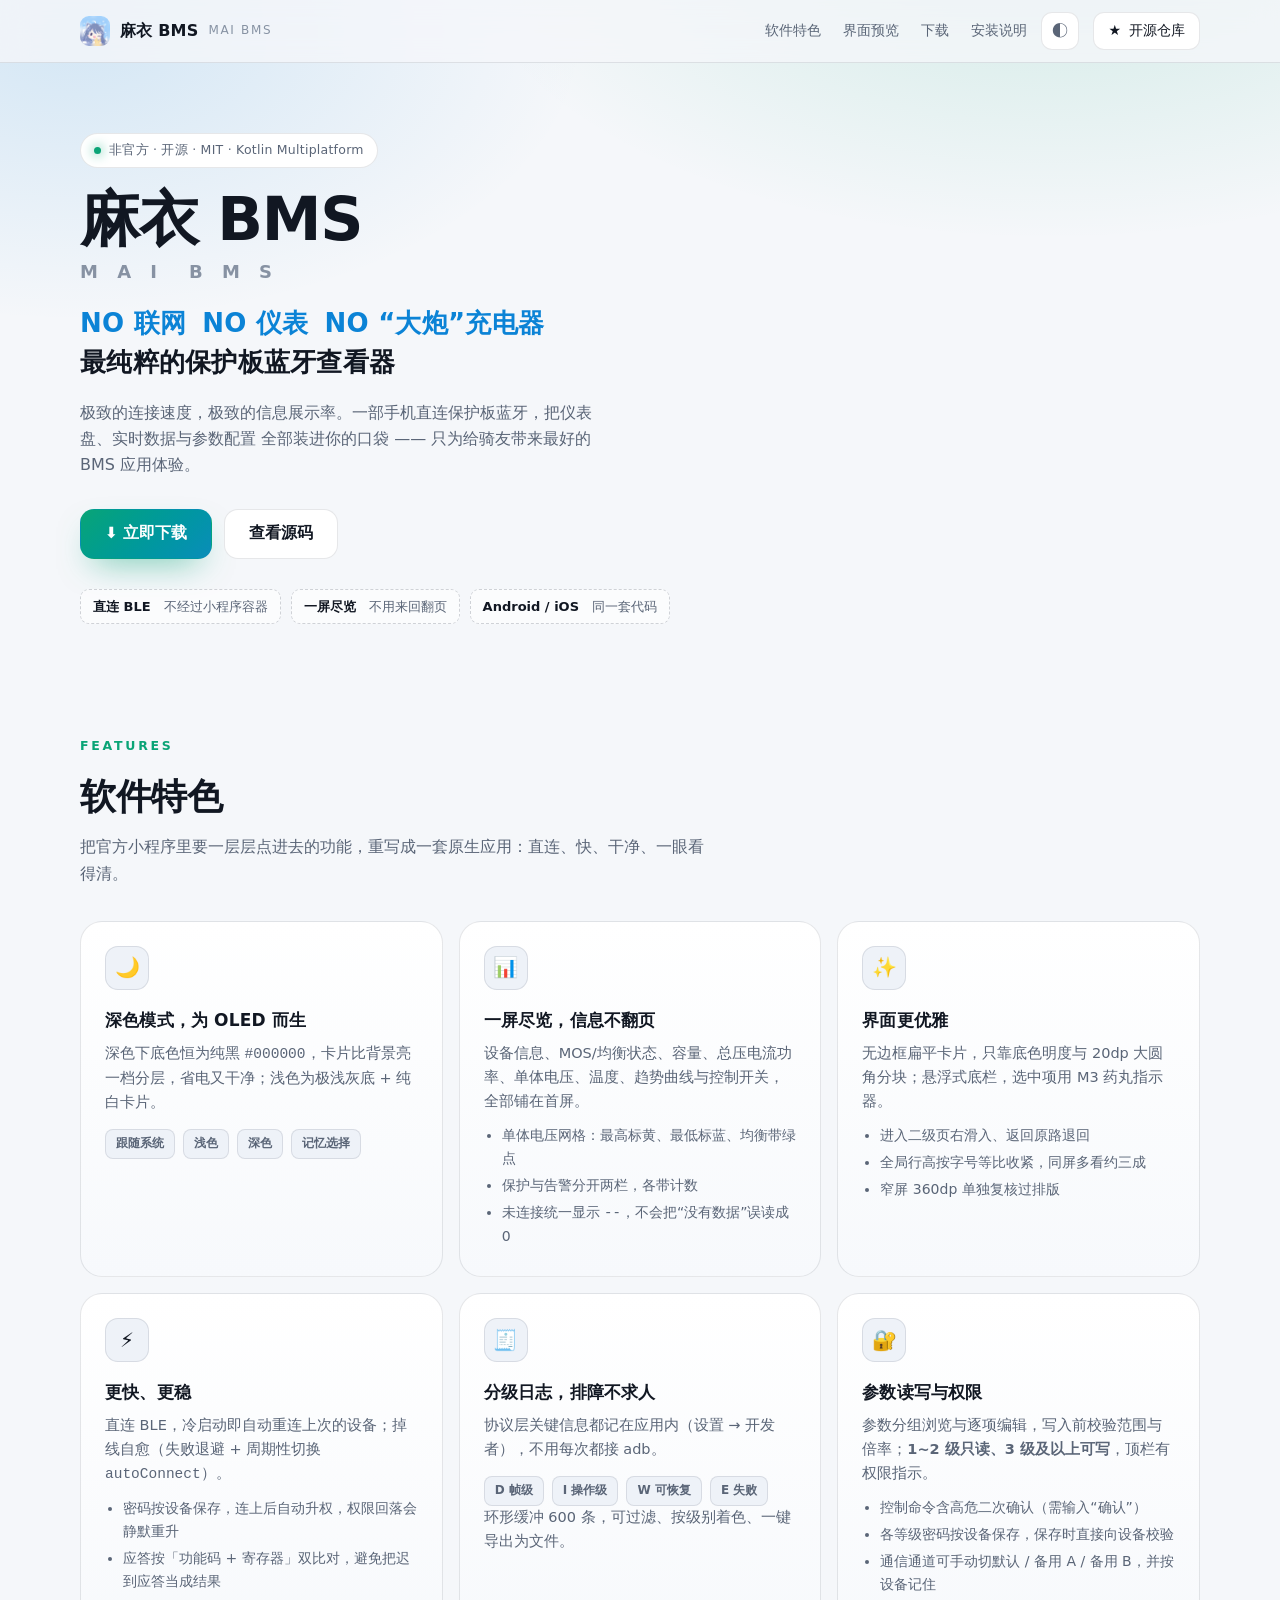
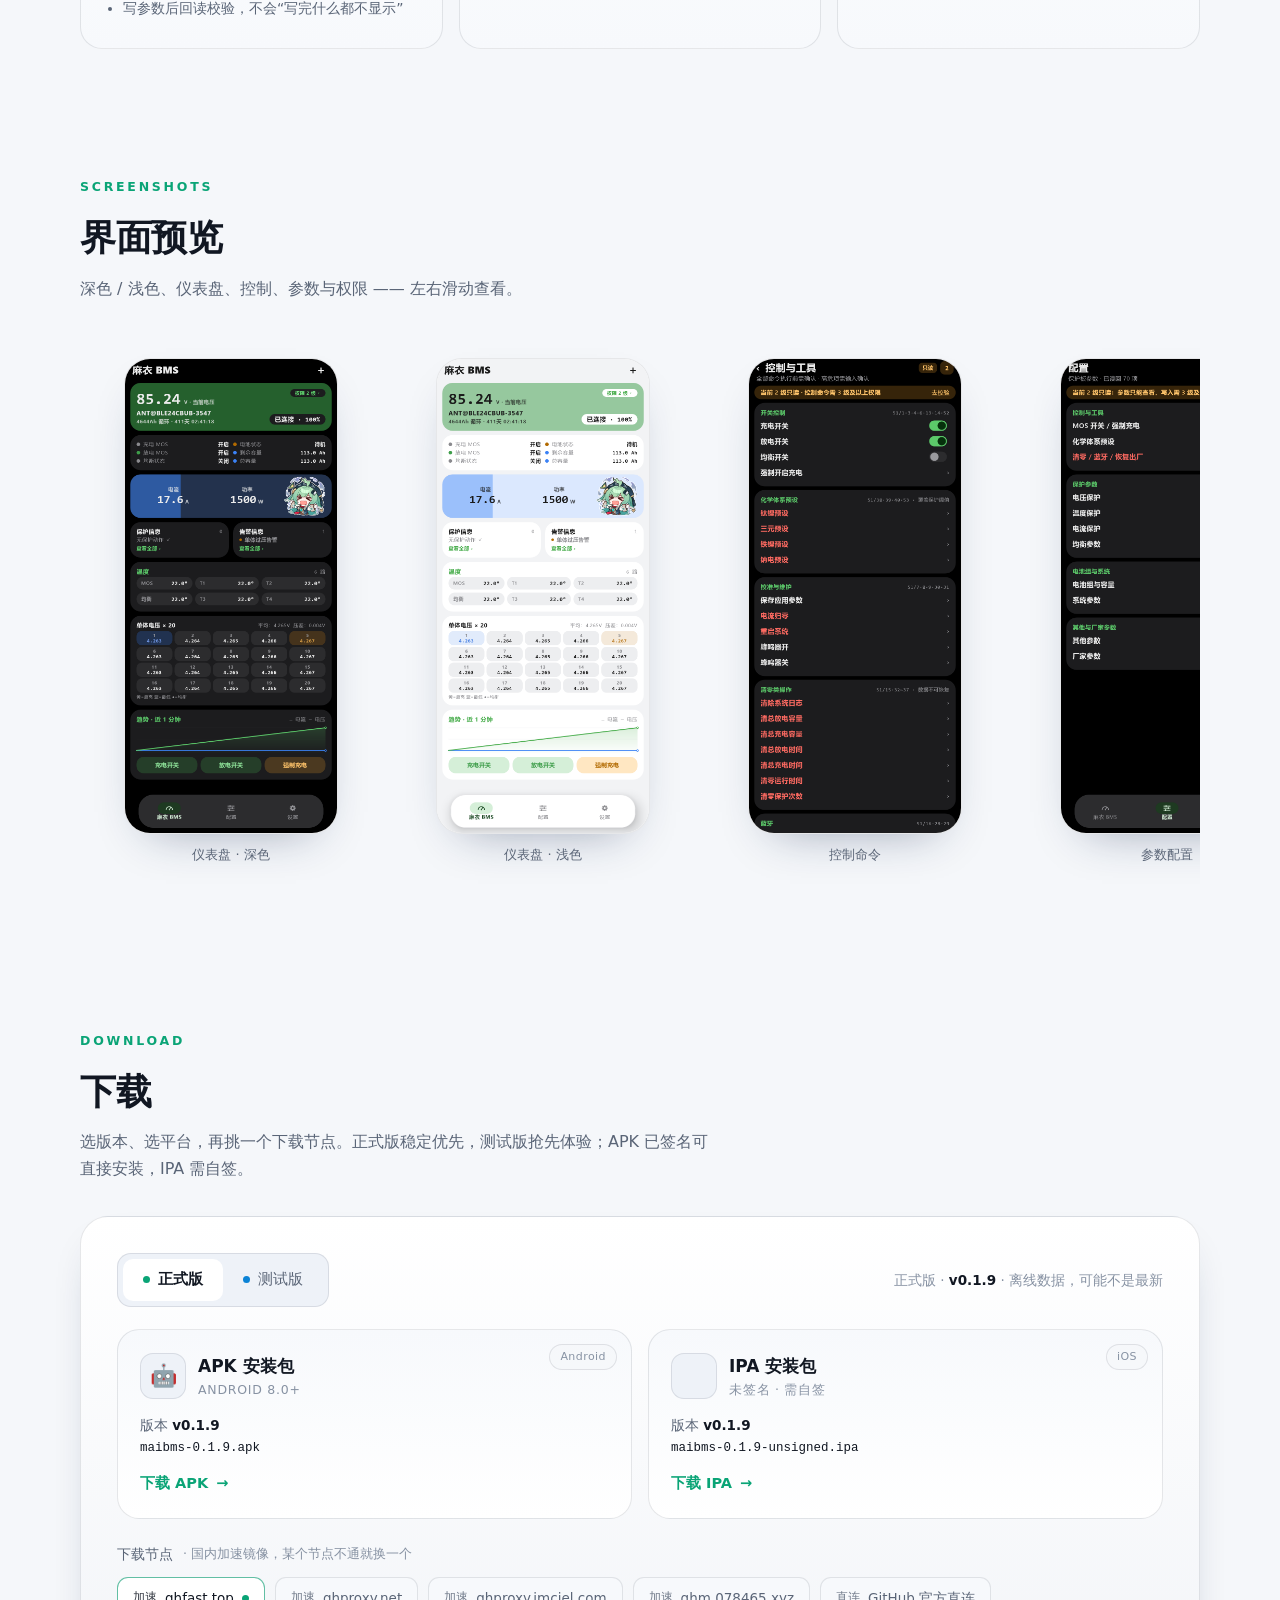
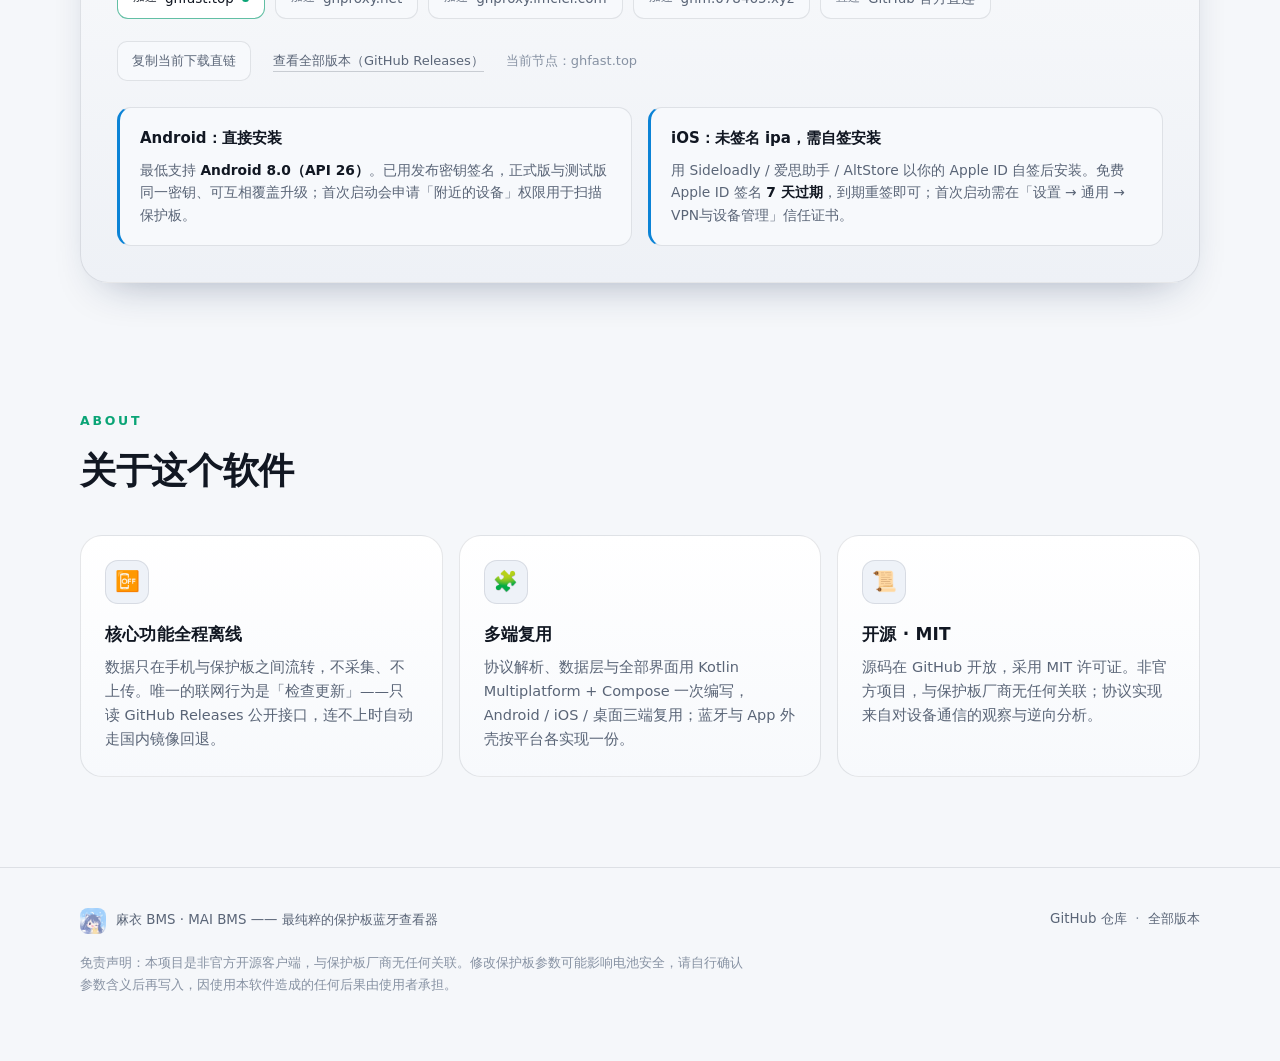
==== docs/index.html @ 414b8ec1 "fix(release): 发布前审计修复（参数/电量计/日志/备份/BLE/更新） - 参数页：整块 0xFFFF 时所有参数（含 u32 容量）显示 --，不展示也不缓存 4295Ah 的假值 -" ====
<!doctype html>
<html lang="zh-CN" data-theme="dark">
<head>
<meta charset="utf-8">
<meta name="viewport" content="width=device-width, initial-scale=1, viewport-fit=cover">
<title>麻衣 BMS · MAI BMS — 最纯粹的保护板蓝牙查看器</title>
<meta name="description" content="麻衣 BMS（MAI BMS）：蚂蚁 BMS 保护板的非官方蓝牙客户端。不联网、不加仪表、不要大炮充电器，一部手机直连保护板，极致的连接速度与信息展示率。支持 Android(APK) 与 iOS(IPA)。">
<meta name="theme-color" content="#0a0c10">
<meta property="og:title" content="麻衣 BMS · MAI BMS">
<meta property="og:description" content="最纯粹的保护板蓝牙查看器。极致的连接速度，极致的信息展示率。">
<meta property="og:type" content="website">
<link rel="icon" href="images/app-icon-512.png">
<style>
  :root{
    --bg:#0a0c10; --bg-soft:#0e1116;
    --panel:#12151c; --panel-2:#171b24; --panel-3:#1d222d;
    --line:rgba(255,255,255,.09); --line-strong:rgba(255,255,255,.16);
    --text:#e8ebf1; --muted:#9aa4b4; --faint:#6b7484;
    --accent:#3fe0a5; --accent-2:#4cc2ff;
    --shadow:0 24px 60px -24px rgba(0,0,0,.85);
    --radius:22px;
  }
  html[data-theme="light"]{
    --bg:#f5f7fa; --bg-soft:#eef1f6;
    --panel:#ffffff; --panel-2:#f7f9fc; --panel-3:#eef2f8;
    --line:rgba(10,20,40,.10); --line-strong:rgba(10,20,40,.18);
    --text:#111722; --muted:#5a6577; --faint:#8792a3;
    --accent:#0aa476; --accent-2:#0b83d6;
    --shadow:0 20px 46px -26px rgba(20,40,80,.45);
  }
  *{box-sizing:border-box}
  html{scroll-behavior:smooth}
  body{
    margin:0; background:var(--bg); color:var(--text);
    font-family:"PingFang SC","HarmonyOS Sans SC","Microsoft YaHei",system-ui,-apple-system,"Segoe UI",Roboto,sans-serif;
    line-height:1.65; -webkit-font-smoothing:antialiased;
    background-image:radial-gradient(1000px 520px at 82% -8%, color-mix(in srgb, var(--accent) 16%, transparent), transparent 60%),
                     radial-gradient(820px 460px at 6% 4%, color-mix(in srgb, var(--accent-2) 14%, transparent), transparent 62%);
    background-attachment:fixed;
  }
  a{color:inherit}
  img{max-width:100%; display:block}
  code{font-family:ui-monospace,SFMono-Regular,Menlo,Consolas,monospace}
  .wrap{width:min(1160px,100%); margin:0 auto; padding:0 20px}

  /* ---------- header ---------- */
  header{
    position:sticky; top:0; z-index:50;
    backdrop-filter:blur(14px);
    background:color-mix(in srgb, var(--bg) 78%, transparent);
    border-bottom:1px solid var(--line);
  }
  .nav{display:flex; align-items:center; gap:14px; height:62px}
  .brand{display:flex; align-items:center; gap:10px; font-weight:700; letter-spacing:.2px; text-decoration:none}
  .brand img{width:30px; height:30px; border-radius:9px}
  .brand b{font-size:16px}
  .brand b{white-space:nowrap}
  .brand span{color:var(--faint); font-weight:500; font-size:12px; letter-spacing:.14em}
  .nav .links{display:flex; gap:22px; margin-left:auto}
  .nav .links a{color:var(--muted); text-decoration:none; font-size:14px; transition:color .18s}
  .nav .links a:hover{color:var(--text)}
  .icon-btn{
    width:38px; height:38px; display:grid; place-items:center; border-radius:11px;
    border:1px solid var(--line); background:var(--panel); color:var(--muted);
    cursor:pointer; font-size:16px; transition:.18s; flex:none;
  }
  .icon-btn:hover{color:var(--text); border-color:var(--line-strong)}
  .gh-btn{
    display:inline-flex; align-items:center; gap:8px; height:38px; padding:0 14px;
    border-radius:11px; border:1px solid var(--line); background:var(--panel);
    color:var(--text); text-decoration:none; font-size:14px; transition:.18s;
  }
  .gh-btn:hover{border-color:var(--line-strong); transform:translateY(-1px)}

  /* ---------- hero ---------- */
  .hero{padding:70px 0 48px}
  .hero-grid{display:block}
  .pill{
    display:inline-flex; align-items:center; gap:8px; padding:6px 13px; border-radius:999px;
    border:1px solid var(--line); background:var(--panel); color:var(--muted);
    font-size:12.5px; letter-spacing:.02em;
  }
  .pill i{width:7px; height:7px; border-radius:50%; background:var(--accent); box-shadow:0 0 12px var(--accent)}
  h1{font-size:clamp(38px,6vw,60px); line-height:1.05; margin:20px 0 6px; letter-spacing:-.02em}
  h1 .en{display:block; font-size:clamp(14px,2.2vw,18px); letter-spacing:.36em; color:var(--faint); font-weight:600; margin-top:12px}
  .slogan{margin:22px 0 0; font-size:clamp(19px,2.7vw,26px); font-weight:700; line-height:1.5; letter-spacing:.01em}
  .slogan .no{color:var(--accent-2); display:inline-block; white-space:nowrap; margin-right:16px}
  .lead{color:var(--muted); font-size:16px; margin:18px 0 0; max-width:52ch}
  .cta{display:flex; flex-wrap:wrap; gap:12px; margin-top:30px}
  .btn{
    display:inline-flex; align-items:center; gap:9px; height:50px; padding:0 24px;
    border-radius:14px; text-decoration:none; font-weight:600; font-size:15.5px;
    border:1px solid transparent; transition:.18s; cursor:pointer;
  }
  .btn-primary{
    background:linear-gradient(135deg,var(--accent),color-mix(in srgb,var(--accent-2) 70%,var(--accent)));
    color:#04170f; box-shadow:0 14px 34px -14px color-mix(in srgb,var(--accent) 70%,transparent);
  }
  html[data-theme="light"] .btn-primary{color:#fff}
  .btn-primary:hover{transform:translateY(-2px)}
  .btn-ghost{background:var(--panel); border-color:var(--line); color:var(--text)}
  .btn-ghost:hover{border-color:var(--line-strong); transform:translateY(-2px)}
  .tri{display:flex; flex-wrap:wrap; gap:10px; margin-top:30px}
  .tri span{
    font-size:13px; color:var(--muted); padding:6px 12px; border-radius:9px;
    border:1px dashed var(--line-strong); background:color-mix(in srgb,var(--panel) 60%,transparent);
  }
  .tri span b{color:var(--text)}

  /* ---------- sections ---------- */
  section{padding:64px 0; scroll-margin-top:70px}
  .sec-head{margin-bottom:34px}
  .sec-head .kicker{color:var(--accent); font-size:12.5px; letter-spacing:.22em; font-weight:700}
  .sec-head h2{font-size:clamp(26px,3.6vw,36px); margin:10px 0 8px; letter-spacing:-.01em}
  .sec-head p{color:var(--muted); margin:0; max-width:62ch}

  .cards{display:grid; grid-template-columns:repeat(3,1fr); gap:16px}
  .card{
    background:linear-gradient(180deg,var(--panel),var(--panel-2));
    border:1px solid var(--line); border-radius:var(--radius); padding:24px;
    transition:.2s;
  }
  .card:hover{border-color:var(--line-strong); transform:translateY(-3px)}
  .card .ico{
    width:44px; height:44px; border-radius:13px; display:grid; place-items:center;
    font-size:20px; background:var(--panel-3); border:1px solid var(--line); margin-bottom:16px;
  }
  .card h3{margin:0 0 8px; font-size:17px; letter-spacing:.01em}
  .card p{margin:0; color:var(--muted); font-size:14.5px}
  .card p + p{margin-top:10px}
  .card ul{margin:10px 0 0; padding-left:18px; color:var(--muted); font-size:14px}
  .card li{margin:4px 0}
  .badges{display:flex; flex-wrap:wrap; gap:8px; margin-top:14px}
  .badges b{
    font-size:12px; font-weight:600; color:var(--muted); padding:4px 10px; border-radius:8px;
    background:var(--panel-3); border:1px solid var(--line);
  }

  /* screenshots */
  .shots{display:flex; gap:18px; overflow-x:auto; padding:6px 4px 22px; scroll-snap-type:x mandatory}
  .shots::-webkit-scrollbar{height:8px}
  .shots::-webkit-scrollbar-thumb{background:var(--line-strong); border-radius:99px}
  .shot{scroll-snap-align:center; flex:none; width:214px}
  .shot .frame{
    width:100%; aspect-ratio:822/1828; border-radius:26px; overflow:hidden;
    border:1px solid var(--line); background:var(--panel); box-shadow:var(--shadow);
  }
  .shot .frame img{width:100%; height:100%; object-fit:cover}
  .shot figcaption{text-align:center; color:var(--muted); font-size:13px; margin-top:10px}

  /* ---------- download ---------- */
  .dl-shell{
    border:1px solid var(--line); border-radius:calc(var(--radius) + 6px);
    background:linear-gradient(180deg,var(--panel),var(--bg-soft));
    padding:clamp(20px,3.4vw,36px); box-shadow:var(--shadow);
  }
  .dl-top{display:flex; flex-wrap:wrap; gap:16px; align-items:center; justify-content:space-between}
  .seg{display:inline-flex; padding:5px; border-radius:14px; background:var(--panel-3); border:1px solid var(--line)}
  .seg button{
    border:0; background:transparent; color:var(--muted); cursor:pointer; font:inherit; font-size:14.5px;
    padding:9px 20px; border-radius:10px; transition:.18s; white-space:nowrap;
  }
  .seg button.on{background:var(--panel); color:var(--text); box-shadow:var(--shadow); font-weight:600}
  .seg button .dot{display:inline-block; width:7px; height:7px; border-radius:50%; margin-right:8px; vertical-align:1px}
  .seg button[data-ver="stable"] .dot{background:var(--accent)}
  .seg button[data-ver="beta"] .dot{background:var(--accent-2)}
  .dl-ver{color:var(--faint); font-size:13.5px}
  .dl-ver b{color:var(--text)}

  .dl-grid{display:grid; grid-template-columns:1fr 1fr; gap:16px; margin-top:22px}
  .dl-card{
    display:flex; flex-direction:column; gap:14px; text-decoration:none; color:inherit;
    border:1px solid var(--line); border-radius:var(--radius); padding:22px;
    background:linear-gradient(180deg,var(--panel-2),var(--panel)); transition:.2s; position:relative; overflow:hidden;
  }
  .dl-card:hover{border-color:color-mix(in srgb,var(--accent) 55%,var(--line)); transform:translateY(-3px)}
  .dl-card .os{display:flex; align-items:center; gap:12px}
  .dl-card .os .glyph{
    width:46px; height:46px; flex:none; border-radius:13px; display:grid; place-items:center;
    font-size:22px; background:var(--panel-3); border:1px solid var(--line);
  }
  .dl-card .os h3{margin:0; font-size:17px}
  .dl-card .os small{display:block; color:var(--faint); font-size:12.5px; letter-spacing:.06em}
  .dl-card .meta{color:var(--muted); font-size:13.5px; min-height:20px; line-height:1.55}
  .dl-card .meta b{color:var(--text)}
  .dl-card .meta code{color:var(--text); font-size:12.5px; word-break:break-all}
  .dl-card .go{
    margin-top:auto; display:inline-flex; align-items:center; gap:8px; font-weight:600; font-size:14.5px;
    color:var(--accent);
  }
  .dl-card .go .arrow{transition:transform .2s}
  .dl-card:hover .go .arrow{transform:translateX(4px)}
  .dl-card[data-state="warn"] .go{color:var(--accent-2)}
  /* 切换节点 / 版本后闪一下，提示内容已更新 */
  .dl-card::after{
    content:""; position:absolute; inset:0; border-radius:inherit; pointer-events:none;
    background:color-mix(in srgb,var(--accent) 20%,transparent); opacity:0;
  }
  .dl-card.flash{animation:dlRing .8s ease-out}
  .dl-card.flash::after{animation:dlTint .8s ease-out}
  @keyframes dlRing{
    0%{box-shadow:0 0 0 0 color-mix(in srgb,var(--accent) 55%,transparent)}
    100%{box-shadow:0 0 0 14px color-mix(in srgb,var(--accent) 0%,transparent)}
  }
  @keyframes dlTint{0%{opacity:0} 16%{opacity:1} 100%{opacity:0}}
  #footHint.flash{color:var(--accent); animation:hintFlash .9s ease-out}
  @keyframes hintFlash{0%{opacity:.3} 25%{opacity:1} 100%{opacity:1}}
  .ribbon{
    position:absolute; top:14px; right:14px; font-size:11px; letter-spacing:.04em; color:var(--faint);
    border:1px solid var(--line); border-radius:999px; padding:3px 10px; background:color-mix(in srgb,var(--bg) 70%,transparent);
  }

  .nodes{margin-top:24px}
  .nodes .label{display:flex; align-items:center; gap:10px; color:var(--muted); font-size:13.5px; margin-bottom:12px}
  .nodes .label em{font-style:normal; color:var(--faint); font-size:12.5px}
  .chips{display:flex; flex-wrap:wrap; gap:10px}
  .chip{
    border:1px solid var(--line); background:var(--panel-2); color:var(--muted); cursor:pointer;
    font:inherit; font-size:13.5px; padding:9px 15px; border-radius:11px; transition:.18s;
    display:inline-flex; align-items:center; gap:8px;
  }
  .chip:hover{border-color:var(--line-strong); color:var(--text)}
  .chip.on{border-color:color-mix(in srgb,var(--accent) 60%,var(--line)); color:var(--text); background:var(--panel)}
  .chip .flag{font-size:12px; opacity:.85}
  .chip.on::after{content:""; width:7px; height:7px; border-radius:50%; background:var(--accent)}

  .dl-foot{display:flex; flex-wrap:wrap; gap:12px 22px; align-items:center; margin-top:22px; color:var(--faint); font-size:13px}
  .dl-foot a{color:var(--muted); text-decoration:none; border-bottom:1px solid var(--line-strong)}
  .dl-foot a:hover{color:var(--text)}
  .copy-btn{
    border:1px solid var(--line); background:var(--panel-2); color:var(--muted); cursor:pointer;
    font:inherit; font-size:13px; padding:8px 14px; border-radius:10px; transition:.18s;
  }
  .copy-btn:hover{color:var(--text); border-color:var(--line-strong)}

  .notes{display:grid; grid-template-columns:repeat(2,1fr); gap:16px; margin-top:26px}
  .note{
    border:1px solid var(--line); border-left:3px solid var(--accent-2); border-radius:14px;
    background:var(--panel-2); padding:18px 20px;
  }
  .note h4{margin:0 0 8px; font-size:15px}
  .note p{margin:0; color:var(--muted); font-size:13.8px}
  .note b{color:var(--text)}

  /* ---------- footer ---------- */
  footer{border-top:1px solid var(--line); padding:40px 0 54px; margin-top:26px; color:var(--faint); font-size:13.4px}
  .foot-grid{display:flex; flex-wrap:wrap; gap:18px; justify-content:space-between; align-items:flex-start}
  .foot-brand{display:flex; align-items:center; gap:10px; color:var(--muted)}
  .foot-brand img{width:26px; height:26px; border-radius:8px}
  footer a{color:var(--muted); text-decoration:none}
  footer a:hover{color:var(--text)}
  .disclaimer{margin-top:18px; max-width:78ch; line-height:1.7}

  @media (max-width:900px){
    .cards{grid-template-columns:1fr 1fr}
    .nav .links{display:none}
  }
  @media (max-width:640px){
    section{padding:46px 0}
    .hero{padding:44px 0 24px}
    .nav{gap:8px}
    .brand span{display:none}
    .brand b{font-size:15px}
    .gh-btn{padding:0 11px; gap:6px}
    .gh-btn .gh-text{display:none}
    .cards{grid-template-columns:1fr}
    .dl-grid{grid-template-columns:1fr}
    .notes{grid-template-columns:1fr}
    .btn{flex:1 1 100%; justify-content:center}
    .shot{width:170px}
  }
  @media (prefers-reduced-motion:reduce){*{transition:none!important; scroll-behavior:auto}}
</style>
</head>
<body>

<header>
  <div class="wrap nav">
    <a class="brand" href="#top">
      <img src="images/app-icon-512.png" alt="麻衣 BMS 图标">
      <b>麻衣 BMS</b><span>MAI&nbsp;BMS</span>
    </a>
    <nav class="links">
      <a href="#features">软件特色</a>
      <a href="#shots">界面预览</a>
      <a href="#download">下载</a>
      <a href="#notes">安装说明</a>
    </nav>
    <button class="icon-btn" id="themeBtn" title="切换深色 / 浅色" aria-label="切换主题">◐</button>
    <a class="gh-btn" href="https://github.com/lswlc33/maibms" target="_blank" rel="noopener"><span>★</span><span class="gh-text">开源仓库</span></a>
  </div>
</header>

<main id="top">

  <!-- ================= HERO ================= -->
  <section class="hero">
    <div class="wrap hero-grid">
      <div>
        <span class="pill"><i></i> 非官方 · 开源 · MIT · Kotlin Multiplatform</span>
        <h1>麻衣 BMS<span class="en">M A I&nbsp;&nbsp;B M S</span></h1>
        <p class="slogan">
          <span class="no">NO 联网</span><span class="no">NO 仪表</span><span class="no">NO “大炮”充电器</span><br>
          最纯粹的保护板蓝牙查看器
        </p>
        <p class="lead">
          极致的连接速度，极致的信息展示率。一部手机直连保护板蓝牙，把仪表盘、实时数据与参数配置
          全部装进你的口袋 —— 只为给骑友带来最好的 BMS 应用体验。
        </p>
        <div class="cta">
          <a class="btn btn-primary" href="#download">⬇ 立即下载</a>
          <a class="btn btn-ghost" href="https://github.com/lswlc33/maibms" target="_blank" rel="noopener">查看源码</a>
        </div>
        <div class="tri">
          <span><b>直连 BLE</b>　不经过小程序容器</span>
          <span><b>一屏尽览</b>　不用来回翻页</span>
          <span><b>Android / iOS</b>　同一套代码</span>
        </div>
      </div>
    </div>
  </section>

  <!-- ================= FEATURES ================= -->
  <section id="features">
    <div class="wrap">
      <div class="sec-head">
        <div class="kicker">FEATURES</div>
        <h2>软件特色</h2>
        <p>把官方小程序里要一层层点进去的功能，重写成一套原生应用：直连、快、干净、一眼看得清。</p>
      </div>
      <div class="cards">

        <div class="card">
          <div class="ico">🌙</div>
          <h3>深色模式，为 OLED 而生</h3>
          <p>深色下底色恒为纯黑 <code>#000000</code>，卡片比背景亮一档分层，省电又干净；浅色为极浅灰底 + 纯白卡片。</p>
          <div class="badges"><b>跟随系统</b><b>浅色</b><b>深色</b><b>记忆选择</b></div>
        </div>

        <div class="card">
          <div class="ico">📊</div>
          <h3>一屏尽览，信息不翻页</h3>
          <p>设备信息、MOS/均衡状态、容量、总压电流功率、单体电压、温度、趋势曲线与控制开关，全部铺在首屏。</p>
          <ul>
            <li>单体电压网格：最高标黄、最低标蓝、均衡带绿点</li>
            <li>保护与告警分开两栏，各带计数</li>
            <li>未连接统一显示 <code>--</code>，不会把“没有数据”误读成 0</li>
          </ul>
        </div>

        <div class="card">
          <div class="ico">✨</div>
          <h3>界面更优雅</h3>
          <p>无边框扁平卡片，只靠底色明度与 20dp 大圆角分块；悬浮式底栏，选中项用 M3 药丸指示器。</p>
          <ul>
            <li>进入二级页右滑入、返回原路退回</li>
            <li>全局行高按字号等比收紧，同屏多看约三成</li>
            <li>窄屏 360dp 单独复核过排版</li>
          </ul>
        </div>

        <div class="card">
          <div class="ico">⚡</div>
          <h3>更快、更稳</h3>
          <p>直连 BLE，冷启动即自动重连上次的设备；掉线自愈（失败退避 + 周期性切换 <code>autoConnect</code>）。</p>
          <ul>
            <li>密码按设备保存，连上后自动升权，权限回落会静默重升</li>
            <li>应答按「功能码 + 寄存器」双比对，避免把迟到应答当成结果</li>
            <li>写参数后回读校验，不会“写完什么都不显示”</li>
          </ul>
        </div>

        <div class="card">
          <div class="ico">🧾</div>
          <h3>分级日志，排障不求人</h3>
          <p>协议层关键信息都记在应用内（设置 → 开发者），不用每次都接 adb。</p>
          <div class="badges"><b>D 帧级</b><b>I 操作级</b><b>W 可恢复</b><b>E 失败</b></div>
          <p>环形缓冲 600 条，可过滤、按级别着色、一键导出为文件。</p>
        </div>

        <div class="card">
          <div class="ico">🔐</div>
          <h3>参数读写与权限</h3>
          <p>参数分组浏览与逐项编辑，写入前校验范围与倍率；<b>1~2 级只读、3 级及以上可写</b>，顶栏有权限指示。</p>
          <ul>
            <li>控制命令含高危二次确认（需输入“确认”）</li>
            <li>各等级密码按设备保存，保存时直接向设备校验</li>
            <li>通信通道可手动切默认 / 备用 A / 备用 B，并按设备记住</li>
          </ul>
        </div>

      </div>
    </div>
  </section>

  <!-- ================= SCREENSHOTS ================= -->
  <section id="shots">
    <div class="wrap">
      <div class="sec-head">
        <div class="kicker">SCREENSHOTS</div>
        <h2>界面预览</h2>
        <p>深色 / 浅色、仪表盘、控制、参数与权限 —— 左右滑动查看。</p>
      </div>
      <div class="shots">
        <figure class="shot"><div class="frame"><img src="images/home-dark.png" alt="仪表盘 · 深色" loading="lazy"></div><figcaption>仪表盘 · 深色</figcaption></figure>
        <figure class="shot"><div class="frame"><img src="images/home-light.png" alt="仪表盘 · 浅色" loading="lazy"></div><figcaption>仪表盘 · 浅色</figcaption></figure>
        <figure class="shot"><div class="frame"><img src="images/control.png" alt="控制命令" loading="lazy"></div><figcaption>控制命令</figcaption></figure>
        <figure class="shot"><div class="frame"><img src="images/config.png" alt="参数配置" loading="lazy"></div><figcaption>参数配置</figcaption></figure>
        <figure class="shot"><div class="frame"><img src="images/password.png" alt="权限与密码" loading="lazy"></div><figcaption>权限与密码</figcaption></figure>
        <figure class="shot"><div class="frame"><img src="images/settings.png" alt="设置" loading="lazy"></div><figcaption>设置</figcaption></figure>
      </div>
    </div>
  </section>

  <!-- ================= DOWNLOAD ================= -->
  <section id="download">
    <div class="wrap">
      <div class="sec-head">
        <div class="kicker">DOWNLOAD</div>
        <h2>下载</h2>
        <p>选版本、选平台，再挑一个下载节点。正式版稳定优先，测试版抢先体验；APK 已签名可直接安装，IPA 需自签。</p>
      </div>

      <div class="dl-shell">
        <div class="dl-top">
          <div class="seg" id="verSeg" role="tablist" aria-label="版本">
            <button data-ver="stable" class="on" role="tab" type="button"><span class="dot"></span>正式版</button>
            <button data-ver="beta" role="tab" type="button"><span class="dot"></span>测试版</button>
          </div>
          <div class="dl-ver" id="verInfo">正在读取最新版本…</div>
        </div>

        <div class="dl-grid">
          <a class="dl-card" id="cardApk" href="#">
            <span class="ribbon">Android</span>
            <div class="os">
              <div class="glyph">🤖</div>
              <div><h3>APK 安装包</h3><small>ANDROID 8.0+</small></div>
            </div>
            <div class="meta" id="apkMeta">…</div>
            <span class="go">下载 APK <span class="arrow">→</span></span>
          </a>

          <a class="dl-card" id="cardIpa" href="#">
            <span class="ribbon">iOS</span>
            <div class="os">
              <div class="glyph"></div>
              <div><h3>IPA 安装包</h3><small>未签名 · 需自签</small></div>
            </div>
            <div class="meta" id="ipaMeta">…</div>
            <span class="go">下载 IPA <span class="arrow">→</span></span>
          </a>
        </div>

        <div class="nodes">
          <div class="label">下载节点 <em>· 国内加速镜像，某个节点不通就换一个</em></div>
          <div class="chips" id="chips"></div>
        </div>

        <div class="dl-foot">
          <button class="copy-btn" id="copyBtn" type="button">复制当前下载直链</button>
          <a href="https://github.com/lswlc33/maibms/releases" target="_blank" rel="noopener">查看全部版本（GitHub Releases）</a>
          <span id="footHint"></span>
        </div>

        <div class="notes">
          <div class="note" id="noteAndroid">
            <h4>Android：直接安装</h4>
            <p>最低支持 <b>Android 8.0（API 26）</b>。已用发布密钥签名，正式版与测试版同一密钥、可互相覆盖升级；首次启动会申请「附近的设备」权限用于扫描保护板。</p>
          </div>
          <div class="note" id="noteIos">
            <h4>iOS：未签名 ipa，需自签安装</h4>
            <p>用 Sideloadly / 爱思助手 / AltStore 以你的 Apple ID 自签后安装。免费 Apple ID 签名 <b>7 天过期</b>，到期重签即可；首次启动需在「设置 → 通用 → VPN与设备管理」信任证书。</p>
          </div>
        </div>
      </div>
    </div>
  </section>

  <!-- ================= ABOUT ================= -->
  <section id="notes">
    <div class="wrap">
      <div class="sec-head">
        <div class="kicker">ABOUT</div>
        <h2>关于这个软件</h2>
      </div>
      <div class="cards">
        <div class="card">
          <div class="ico">📴</div>
          <h3>核心功能全程离线</h3>
          <p>数据只在手机与保护板之间流转，不采集、不上传。唯一的联网行为是「检查更新」——只读 GitHub Releases 公开接口，连不上时自动走国内镜像回退。</p>
        </div>
        <div class="card">
          <div class="ico">🧩</div>
          <h3>多端复用</h3>
          <p>协议解析、数据层与全部界面用 Kotlin Multiplatform + Compose 一次编写，Android / iOS / 桌面三端复用；蓝牙与 App 外壳按平台各实现一份。</p>
        </div>
        <div class="card">
          <div class="ico">📜</div>
          <h3>开源 · MIT</h3>
          <p>源码在 GitHub 开放，采用 MIT 许可证。非官方项目，与保护板厂商无任何关联；协议实现来自对设备通信的观察与逆向分析。</p>
        </div>
      </div>
    </div>
  </section>

</main>

<footer>
  <div class="wrap">
    <div class="foot-grid">
      <div class="foot-brand">
        <img src="images/app-icon-512.png" alt="麻衣 BMS">
        <span>麻衣 BMS · MAI BMS —— 最纯粹的保护板蓝牙查看器</span>
      </div>
      <div>
        <a href="https://github.com/lswlc33/maibms" target="_blank" rel="noopener">GitHub 仓库</a>
        &nbsp;·&nbsp;
        <a href="https://github.com/lswlc33/maibms/releases" target="_blank" rel="noopener">全部版本</a>
      </div>
    </div>
    <p class="disclaimer">
      免责声明：本项目是非官方开源客户端，与保护板厂商无任何关联。修改保护板参数可能影响电池安全，请自行确认参数含义后再写入，因使用本软件造成的任何后果由使用者承担。
    </p>
  </div>
</footer>

<script>
(function(){
  "use strict";

  var REPO = "lswlc33/maibms";
  var RELEASE_BASE = "https://github.com/" + REPO + "/releases/download/";

  /* 下载节点：前四个为国内加速镜像（实测可正常回源），最后一个是官方直连兜底 */
  var NODES = [
    { id:"ghfast",     name:"ghfast.top",         flag:"加速", prefix:"https://ghfast.top/" },
    { id:"ghproxynet", name:"ghproxy.net",        flag:"加速", prefix:"https://ghproxy.net/" },
    { id:"imciel",     name:"ghproxy.imciel.com", flag:"加速", prefix:"https://ghproxy.imciel.com/" },
    { id:"ghm",        name:"ghm.078465.xyz",     flag:"加速", prefix:"https://ghm.078465.xyz/" },
    { id:"official",   name:"GitHub 官方直连",     flag:"直连", prefix:"" }
  ];

  /* 内联兜底 = 最后一次已知可用的版本快照，只有「接口连不上」时才会被用户看到
     （国内访问 api.github.com 慢或被挡并不少见）。联网后立刻被真实数据覆盖。
     下面四个常量由 release.yml 在发版时自动改写（见「提交版本号」步骤），别手改格式：
     文件名统一按 maibms-<版本>.apk / maibms-<版本>-unsigned.ipa 拼，所以只需要版本号。 */
  var FALLBACK_TAG_STABLE = "10-0.1.9";
  var FALLBACK_VER_STABLE = "0.1.9";
  var FALLBACK_TAG_BETA = "v0.1.9-beta.48";
  var FALLBACK_VER_BETA = "0.1.9-beta.48";

  var FALLBACK = {
    stable: { tag:FALLBACK_TAG_STABLE, ver:FALLBACK_VER_STABLE,
              apk:"maibms-" + FALLBACK_VER_STABLE + ".apk", apkSize:0,
              ipa:"maibms-" + FALLBACK_VER_STABLE + "-unsigned.ipa", ipaSize:0 },
    beta:   { tag:FALLBACK_TAG_BETA, ver:FALLBACK_VER_BETA,
              apk:"maibms-" + FALLBACK_VER_BETA + ".apk", apkSize:0,
              ipa:"maibms-" + FALLBACK_VER_BETA + "-unsigned.ipa", ipaSize:0 }
  };

  /* 正式版不单独发 ipa：先用内联兜底里的测试版 ipa 占位，联网后再被最新值覆盖 */
  var FALLBACK_IPA = FALLBACK.beta.ipa
    ? { tag:FALLBACK.beta.tag, asset:FALLBACK.beta.ipa, size:FALLBACK.beta.ipaSize }
    : null;

  /* 上次成功拉到的数据缓存到本地：回访时先拿它渲染，不用干等接口（实测国内会到 10 秒级） */
  var CACHE_KEY = "mai-releases";

  /* src：loading = 正在拉接口 / live = 接口数据 / cache = 本地缓存 / fallback = 内置兜底 */
  var state = { ver:"stable", node:0, releases:JSON.parse(JSON.stringify(FALLBACK)), src:"loading", ipaFallback:FALLBACK_IPA };

  function $(s){ return document.querySelector(s); }
  function all(s){ return Array.prototype.slice.call(document.querySelectorAll(s)); }

  function fmtSize(bytes){
    if(!bytes) return "";
    var mb = bytes / 1048576;
    return (mb >= 1 ? mb.toFixed(1) + " MB" : Math.max(1, Math.round(bytes/1024)) + " KB");
  }

  function parseRelease(rel){
    var apk = rel.assets.filter(function(a){ return /\.apk$/i.test(a.name); })[0];
    var ipa = rel.assets.filter(function(a){ return /\.ipa$/i.test(a.name); })[0];
    var ver = apk ? apk.name.replace(/^maibms-/i,"").replace(/\.apk$/i,"") : rel.tag_name.replace(/^v/,"");
    return {
      tag: rel.tag_name, ver: ver,
      apk: apk ? apk.name : null, apkSize: apk ? apk.size : 0,
      ipa: ipa ? ipa.name : null, ipaSize: ipa ? ipa.size : 0
    };
  }

  function urlFor(tag, asset){
    if(!tag || !asset) return null;
    return NODES[state.node].prefix + RELEASE_BASE + encodeURIComponent(tag) + "/" + encodeURIComponent(asset);
  }

  /* 正式版目前不单独发 ipa：取仓库里最新的一个 iOS 包作为兜底 */
  function newestIpa(list){
    for(var i=0;i<list.length;i++){
      var ipa = list[i].assets.filter(function(a){ return /\.ipa$/i.test(a.name); })[0];
      if(ipa) return { tag:list[i].tag_name, asset:ipa.name, size:ipa.size };
    }
    return null;
  }

  function render(){
    var rel = state.releases[state.ver];
    var isBeta = state.ver === "beta";

    var srcNote = "";
    if(state.src === "loading")      srcNote = " <span style='color:var(--faint)'>· 正在获取最新版本…</span>";
    else if(state.src === "cache")   srcNote = " <span style='color:var(--faint)'>· 离线数据</span>";
    else if(state.src === "fallback")srcNote = " <span style='color:var(--faint)'>· 离线数据，可能不是最新</span>";

    $("#verInfo").innerHTML = (isBeta ? "测试版" : "正式版") + " · <b>v" + rel.ver + "</b>" + srcNote;

    /* APK */
    var apkUrl = urlFor(rel.tag, rel.apk);
    var apkCard = $("#cardApk");
    if(apkUrl){
      apkCard.href = apkUrl; apkCard.dataset.state = "ok";
      $("#apkMeta").innerHTML = "版本 <b>v" + rel.ver + "</b>" + (rel.apkSize ? " · " + fmtSize(rel.apkSize) : "") +
        "<br><code>" + rel.apk + "</code>";
    }else{
      apkCard.href = "https://github.com/" + REPO + "/releases"; apkCard.target = "_blank";
      apkCard.dataset.state = "warn";
      $("#apkMeta").textContent = "该版本暂无 APK 产物，去 Releases 看看";
    }

    /* IPA */
    var ipaTag   = rel.ipa ? rel.tag : (state.ipaFallback ? state.ipaFallback.tag : null);
    var ipaAsset = rel.ipa ? rel.ipa : (state.ipaFallback ? state.ipaFallback.asset : null);
    var ipaSize  = rel.ipa ? rel.ipaSize : (state.ipaFallback ? state.ipaFallback.size : 0);
    var ipaUrl = urlFor(ipaTag, ipaAsset);
    var ipaCard = $("#cardIpa");
    if(ipaUrl){
      ipaCard.href = ipaUrl; ipaCard.dataset.state = rel.ipa ? "ok" : "warn";
      $("#ipaMeta").innerHTML = (rel.ipa ? "版本 <b>v" + rel.ver + "</b>" : "<b>随测试版同步发布</b>") +
        (ipaSize ? " · " + fmtSize(ipaSize) : "") + "<br><code>" + ipaAsset + "</code>";
    }else{
      ipaCard.href = "https://github.com/" + REPO + "/releases"; ipaCard.target = "_blank";
      ipaCard.dataset.state = "warn";
      $("#ipaMeta").textContent = "暂无 IPA 产物，去 Releases 看看";
    }

    /* 节点与提示 */
    all(".chip").forEach(function(c, i){ c.classList.toggle("on", i === state.node); });
    $("#footHint").textContent = "当前节点：" + NODES[state.node].name;

    // 这段要按当前状态双向设置：正式版自带 ipa 时用常规说明，否则说明「随测试版发布」。
    // 只在「没有 ipa 时替换」会出 bug——加载中先替换成测试版文案，接口回来后就换不回去了
    var noteP = $("#noteIos").querySelector("p");
    if(state.releases.stable.ipa){
      noteP.innerHTML = "用 Sideloadly / 爱思助手 / AltStore 以你的 Apple ID 自签后安装。免费 Apple ID 签名 <b>7 天过期</b>，到期重签即可；首次启动需在「设置 → 通用 → VPN与设备管理」信任证书。";
    }else{
      noteP.innerHTML = "iOS 未签名包当前随<b>测试版</b>同步发布，在正式版下点这个按钮取到的就是最新 iOS 包。用 Sideloadly / 爱思助手 / AltStore 以你的 Apple ID 自签安装，免费账号签名 <b>7 天过期</b>。";
    }
  }

  function buildChips(){
    var box = $("#chips"); box.innerHTML = "";
    NODES.forEach(function(n, i){
      var b = document.createElement("button");
      b.type = "button";
      b.className = "chip" + (i === 0 ? " on" : "");
      b.innerHTML = "<span class='flag'>" + n.flag + "</span>" + n.name;
      b.addEventListener("click", function(){ state.node = i; render(); flashDownload(); });
      box.appendChild(b);
    });
  }

  function bindSeg(){
    all("#verSeg button").forEach(function(btn){
      btn.addEventListener("click", function(){
        state.ver = btn.dataset.ver;
        all("#verSeg button").forEach(function(b){ b.classList.toggle("on", b === btn); });
        render();
        flashDownload();
      });
    });
  }

  /* 切换节点 / 版本后让下载卡片闪一次，否则用户看不出链接已经换了 */
  function flashDownload(){
    var targets = [$("#cardApk"), $("#cardIpa"), $("#footHint")];
    targets.forEach(function(el){
      el.classList.remove("flash");
      void el.offsetWidth;      /* 强制重排，保证连点也能重放动画 */
      el.classList.add("flash");
    });
    window.clearTimeout(flashDownload._t);
    flashDownload._t = window.setTimeout(function(){
      targets.forEach(function(el){ el.classList.remove("flash"); });
    }, 900);
  }

  function bindCopy(){
    $("#copyBtn").addEventListener("click", function(){
      var rel = state.releases[state.ver];
      var url = urlFor(rel.tag, rel.apk) || urlFor(state.releases.stable.tag, state.releases.stable.apk);
      if(!url) return;
      var btn = $("#copyBtn");
      var done = function(){ var t = btn.textContent; btn.textContent = "已复制 ✓"; setTimeout(function(){ btn.textContent = t; }, 1600); };
      if(navigator.clipboard && navigator.clipboard.writeText){
        navigator.clipboard.writeText(url).then(done, function(){ window.prompt("复制下载直链：", url); });
      }else{
        window.prompt("复制下载直链：", url);
      }
    });
  }

  function bindTheme(){
    var saved = null;
    try{ saved = localStorage.getItem("mai-theme"); }catch(e){}
    var initial = saved || ((window.matchMedia && window.matchMedia("(prefers-color-scheme: light)").matches) ? "light" : "dark");
    document.documentElement.setAttribute("data-theme", initial);
    $("#themeBtn").addEventListener("click", function(){
      var now = document.documentElement.getAttribute("data-theme") === "dark" ? "light" : "dark";
      document.documentElement.setAttribute("data-theme", now);
      try{ localStorage.setItem("mai-theme", now); }catch(e){}
    });
  }

  function applyData(data, src){
    if(data.stable) state.releases.stable = data.stable;
    if(data.beta)   state.releases.beta   = data.beta;
    if(data.ipaFallback !== undefined) state.ipaFallback = data.ipaFallback;
    state.src = src;
    render();
  }

  function readCache(){
    try{
      var raw = window.localStorage.getItem(CACHE_KEY);
      if(!raw) return null;
      var d = JSON.parse(raw);
      return (d && d.stable && d.beta) ? d : null;
    }catch(e){ return null; }
  }

  function writeCache(d){
    try{ window.localStorage.setItem(CACHE_KEY, JSON.stringify(d)); }catch(e){}
  }

  function loadReleases(){
    if(!window.fetch){ state.src = "fallback"; render(); return; }
    // 国内拉 api.github.com 可能很慢：15 秒还不回来就放弃，留现有数据在页面上，别把界面卡住
    var ctrl = window.AbortController ? new AbortController() : null;
    var timer = ctrl ? window.setTimeout(function(){ ctrl.abort(); }, 15000) : null;
    fetch("https://api.github.com/repos/" + REPO + "/releases?per_page=30",
          { headers:{ "Accept":"application/vnd.github+json" }, signal: ctrl ? ctrl.signal : undefined })
      .then(function(r){ if(!r.ok) throw new Error("HTTP " + r.status); return r.json(); })
      .then(function(list){
        if(!Array.isArray(list) || !list.length) throw new Error("empty");
        var pub = list.filter(function(r){ return !r.draft; });
        var stableRel = pub.filter(function(r){ return !r.prerelease; })[0];
        var betaRel   = pub.filter(function(r){ return r.prerelease; })[0];
        var data = {
          stable: stableRel ? parseRelease(stableRel) : state.releases.stable,
          beta:   betaRel   ? parseRelease(betaRel)   : state.releases.beta,
          ipaFallback: newestIpa(pub)
        };
        if(timer) window.clearTimeout(timer);
        writeCache(data);
        applyData(data, "live");
      })
      .catch(function(){
        if(timer) window.clearTimeout(timer);
        // 拉不到就保留现有数据（本地缓存或内置兜底），只把来源标出来
        state.src = (state.src === "cache") ? "cache" : "fallback";
        render();
      });
  }

  buildChips();
  bindSeg();
  bindCopy();
  bindTheme();
  var cached = readCache();
  if(cached) applyData(cached, "cache"); else render();
  loadReleases();
})();
</script>
</body>
</html>
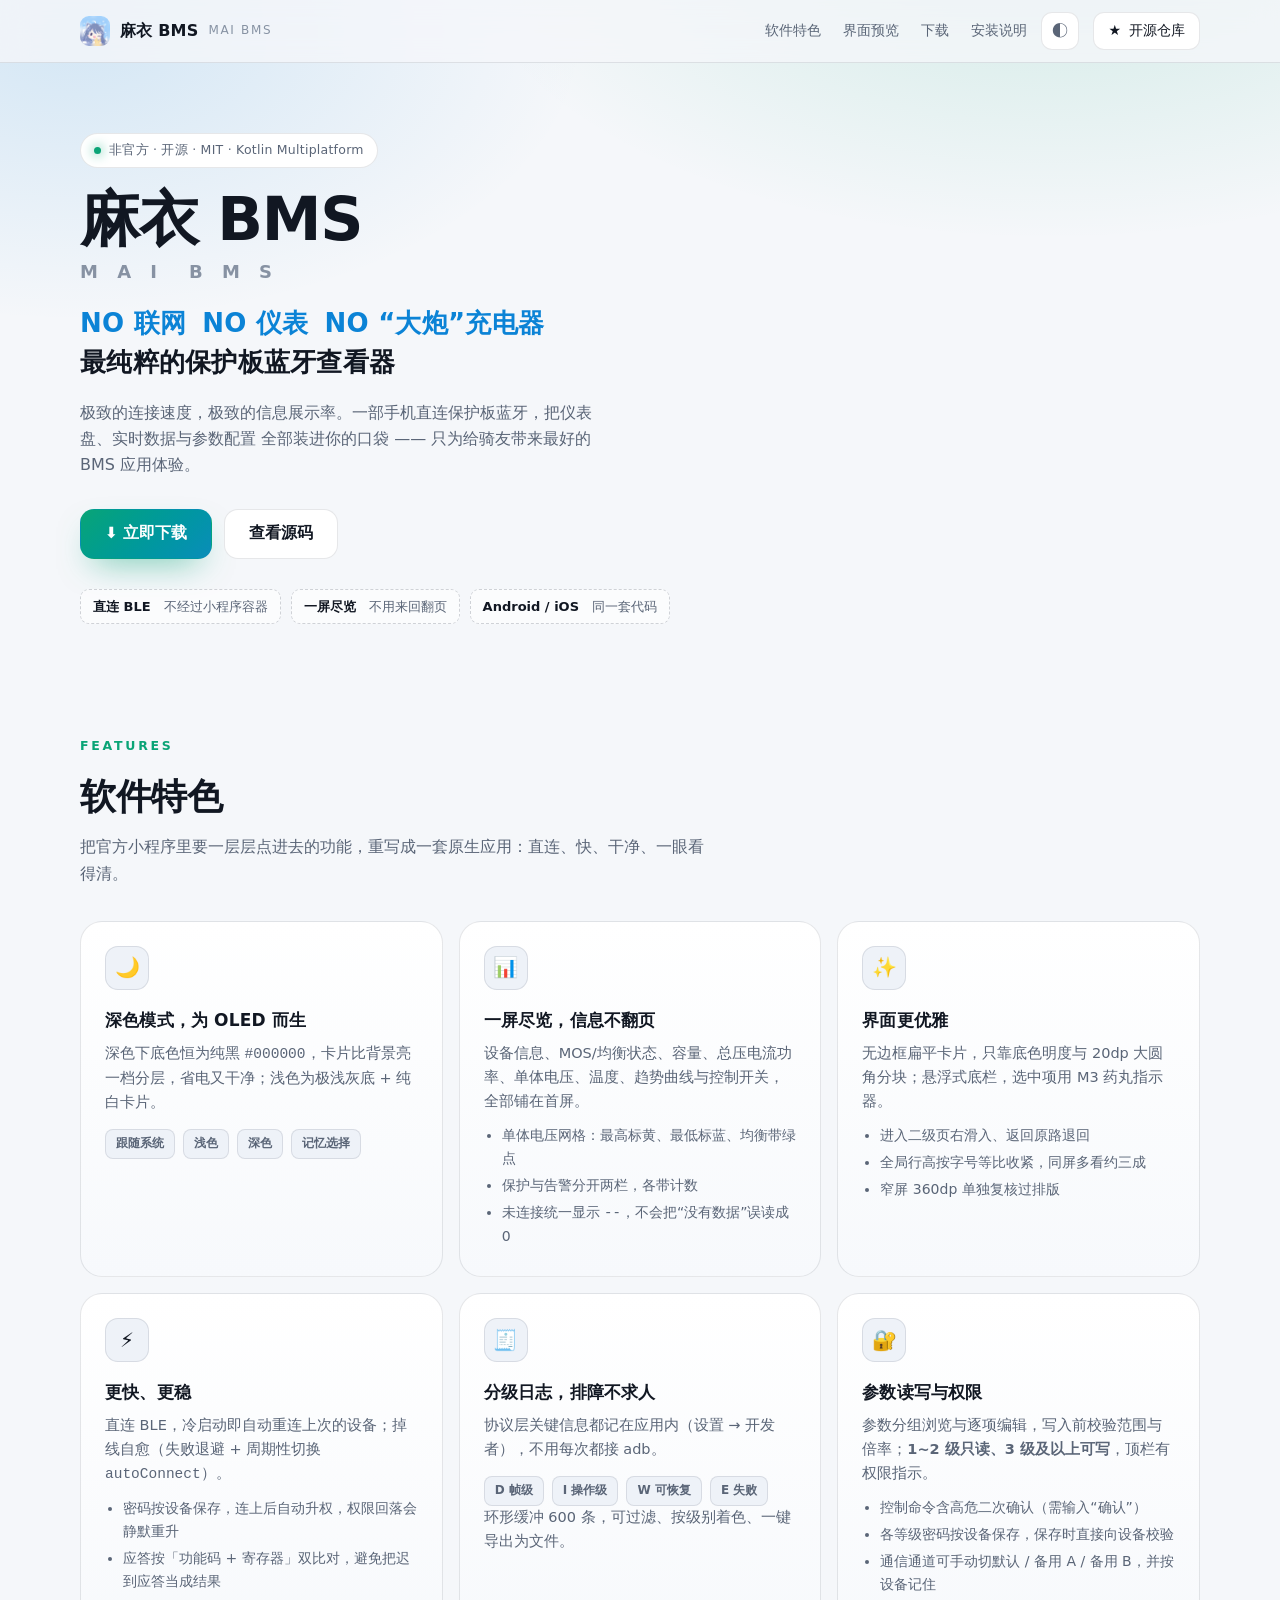
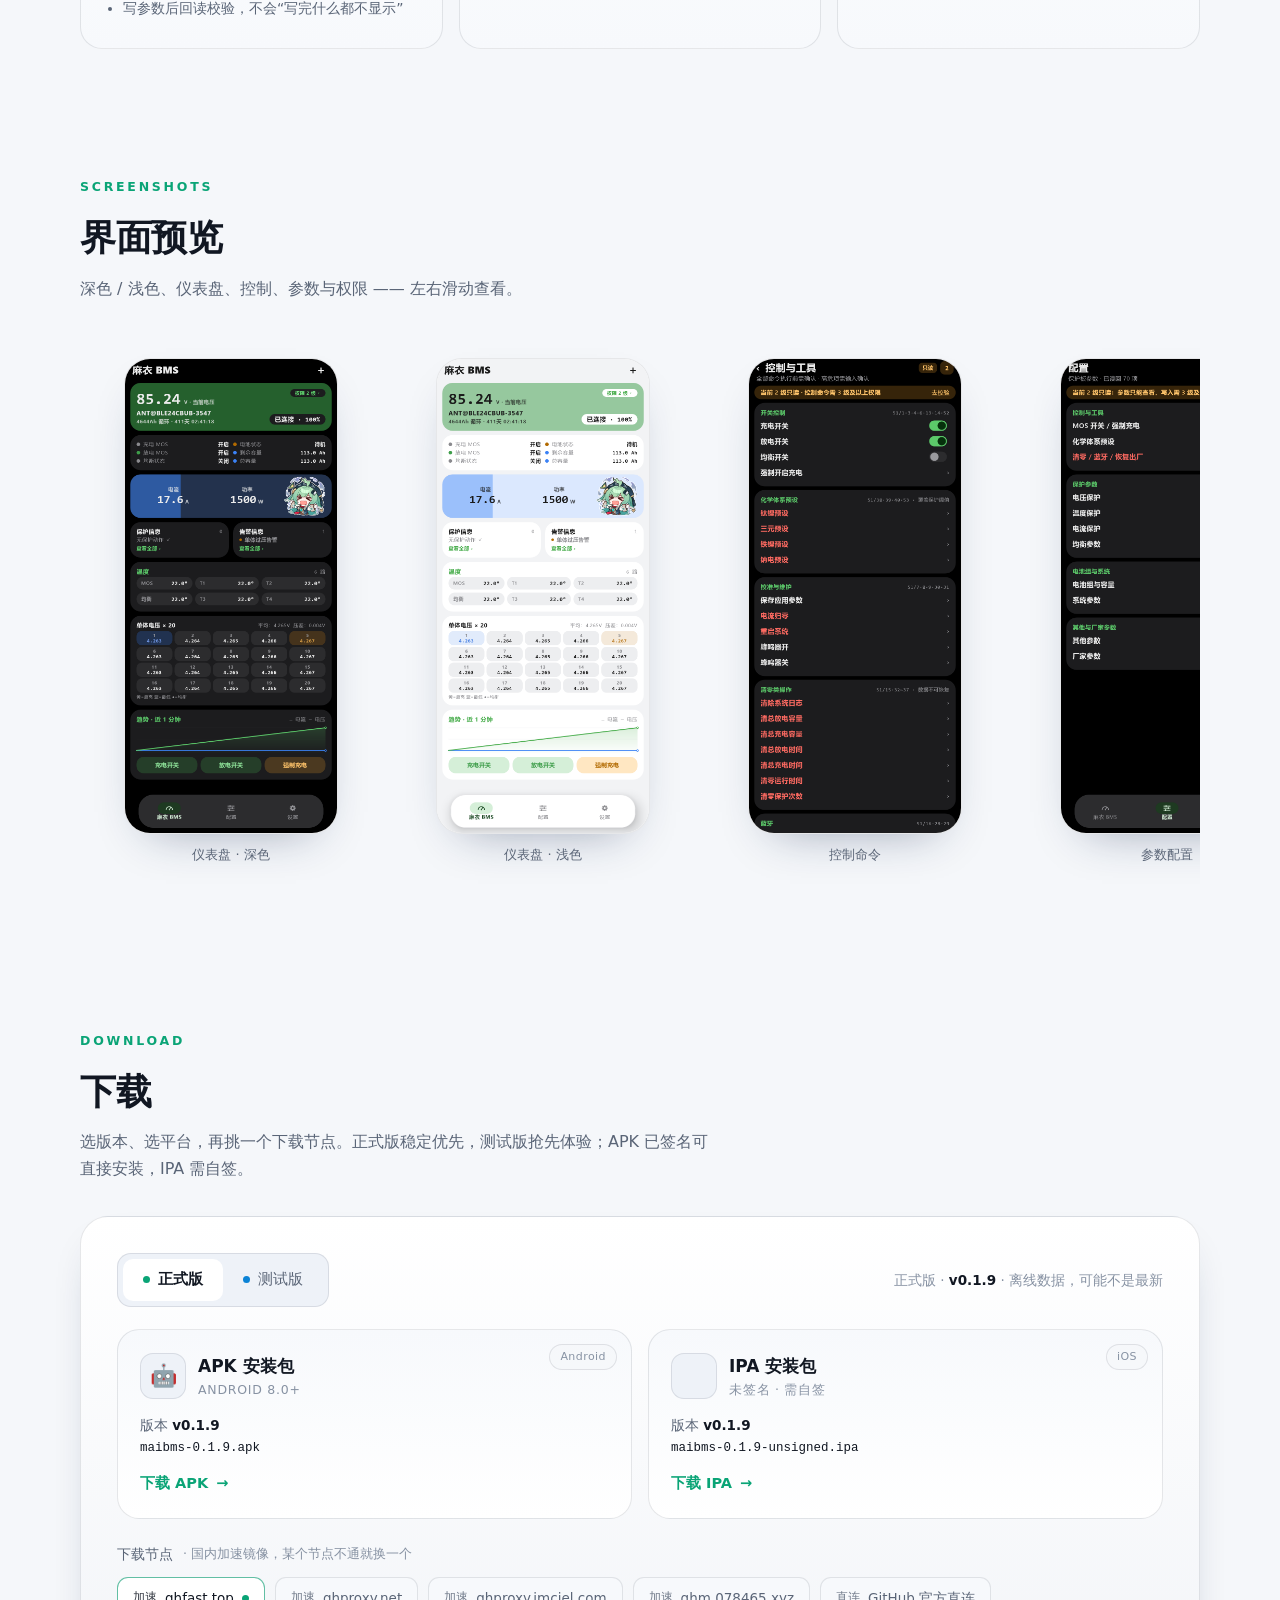
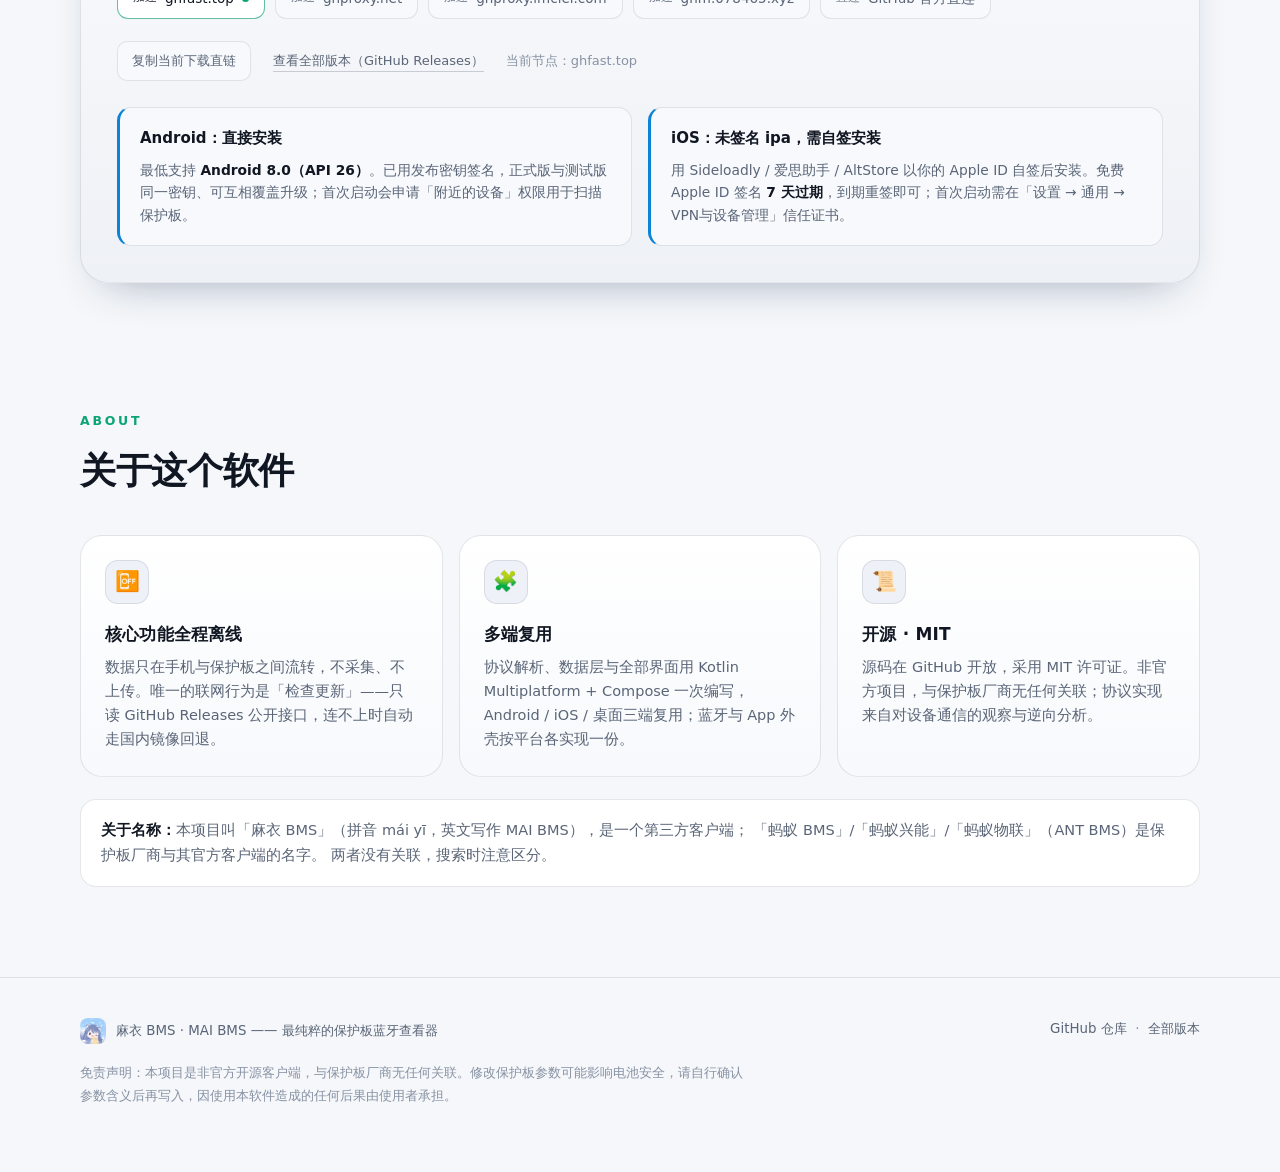
==== commit e109e6fe: "feat(seo): 官网补索引元数据 + 名称消歧 + sitemap/IndexNow 实测 site:lswlc33.github.io 在 Bing 与 Google 均为零收录，页面本身无技" ====
--- a/docs/index.html
+++ b/docs/index.html
@@ -6,10 +6,49 @@
 <title>麻衣 BMS · MAI BMS — 最纯粹的保护板蓝牙查看器</title>
 <meta name="description" content="麻衣 BMS（MAI BMS）：蚂蚁 BMS 保护板的非官方蓝牙客户端。不联网、不加仪表、不要大炮充电器，一部手机直连保护板，极致的连接速度与信息展示率。支持 Android(APK) 与 iOS(IPA)。">
 <meta name="theme-color" content="#0a0c10">
+<link rel="canonical" href="https://lswlc33.github.io/maibms/">
 <meta property="og:title" content="麻衣 BMS · MAI BMS">
 <meta property="og:description" content="最纯粹的保护板蓝牙查看器。极致的连接速度，极致的信息展示率。">
 <meta property="og:type" content="website">
+<meta property="og:url" content="https://lswlc33.github.io/maibms/">
+<meta property="og:image" content="https://lswlc33.github.io/maibms/images/app-icon-512.png">
+<meta property="og:site_name" content="麻衣 BMS">
+<meta property="og:locale" content="zh_CN">
+<meta name="twitter:card" content="summary_large_image">
+<meta name="twitter:title" content="麻衣 BMS · MAI BMS">
+<meta name="twitter:description" content="最纯粹的保护板蓝牙查看器。极致的连接速度，极致的信息展示率。">
+<meta name="twitter:image" content="https://lswlc33.github.io/maibms/images/app-icon-512.png">
 <link rel="icon" href="images/app-icon-512.png">
+<script type="application/ld+json">
+{
+  "@context": "https://schema.org",
+  "@type": "SoftwareApplication",
+  "name": "麻衣 BMS",
+  "alternateName": ["MAI BMS", "麻衣BMS", "maibms"],
+  "url": "https://lswlc33.github.io/maibms/",
+  "image": "https://lswlc33.github.io/maibms/images/app-icon-512.png",
+  "description": "麻衣 BMS（MAI BMS）：蚂蚁 BMS（ANT BMS）保护板的非官方 Android / iOS 蓝牙客户端。直连 BLE，不联网、不加仪表，把仪表盘、实时数据与参数配置装进手机。",
+  "applicationCategory": "UtilitiesApplication",
+  "applicationSubCategory": "Battery Management System",
+  "operatingSystem": "Android 8.0+, iOS",
+  "softwareVersion": "0.1.9",
+  "license": "https://github.com/lswlc33/maibms/blob/main/LICENSE",
+  "isAccessibleForFree": true,
+  "inLanguage": "zh-CN",
+  "downloadUrl": "https://github.com/lswlc33/maibms/releases/latest",
+  "codeRepository": "https://github.com/lswlc33/maibms",
+  "offers": {
+    "@type": "Offer",
+    "price": "0",
+    "priceCurrency": "CNY"
+  },
+  "author": {
+    "@type": "Person",
+    "name": "lswlc33",
+    "url": "https://github.com/lswlc33"
+  }
+}
+</script>
 <style>
   :root{
     --bg:#0a0c10; --bg-soft:#0e1116;
@@ -86,6 +125,12 @@
   .slogan{margin:22px 0 0; font-size:clamp(19px,2.7vw,26px); font-weight:700; line-height:1.5; letter-spacing:.01em}
   .slogan .no{color:var(--accent-2); display:inline-block; white-space:nowrap; margin-right:16px}
   .lead{color:var(--muted); font-size:16px; margin:18px 0 0; max-width:52ch}
+  .name-note{
+    margin:22px 0 0; padding:18px 20px; border-radius:16px;
+    background:var(--panel); border:1px solid var(--line);
+    color:var(--muted); font-size:14.5px; line-height:1.75;
+  }
+  .name-note b{color:var(--text); font-weight:600}
   .cta{display:flex; flex-wrap:wrap; gap:12px; margin-top:30px}
   .btn{
     display:inline-flex; align-items:center; gap:9px; height:50px; padding:0 24px;
@@ -501,6 +546,11 @@
           <p>源码在 GitHub 开放，采用 MIT 许可证。非官方项目，与保护板厂商无任何关联；协议实现来自对设备通信的观察与逆向分析。</p>
         </div>
       </div>
+      <p class="name-note">
+        <b>关于名称：</b>本项目叫「麻衣 BMS」（拼音 mái yī，英文写作 MAI BMS），是一个第三方客户端；
+        「蚂蚁 BMS」/「蚂蚁兴能」/「蚂蚁物联」（ANT BMS）是保护板厂商与其官方客户端的名字。
+        两者没有关联，搜索时注意区分。
+      </p>
     </div>
   </section>
 
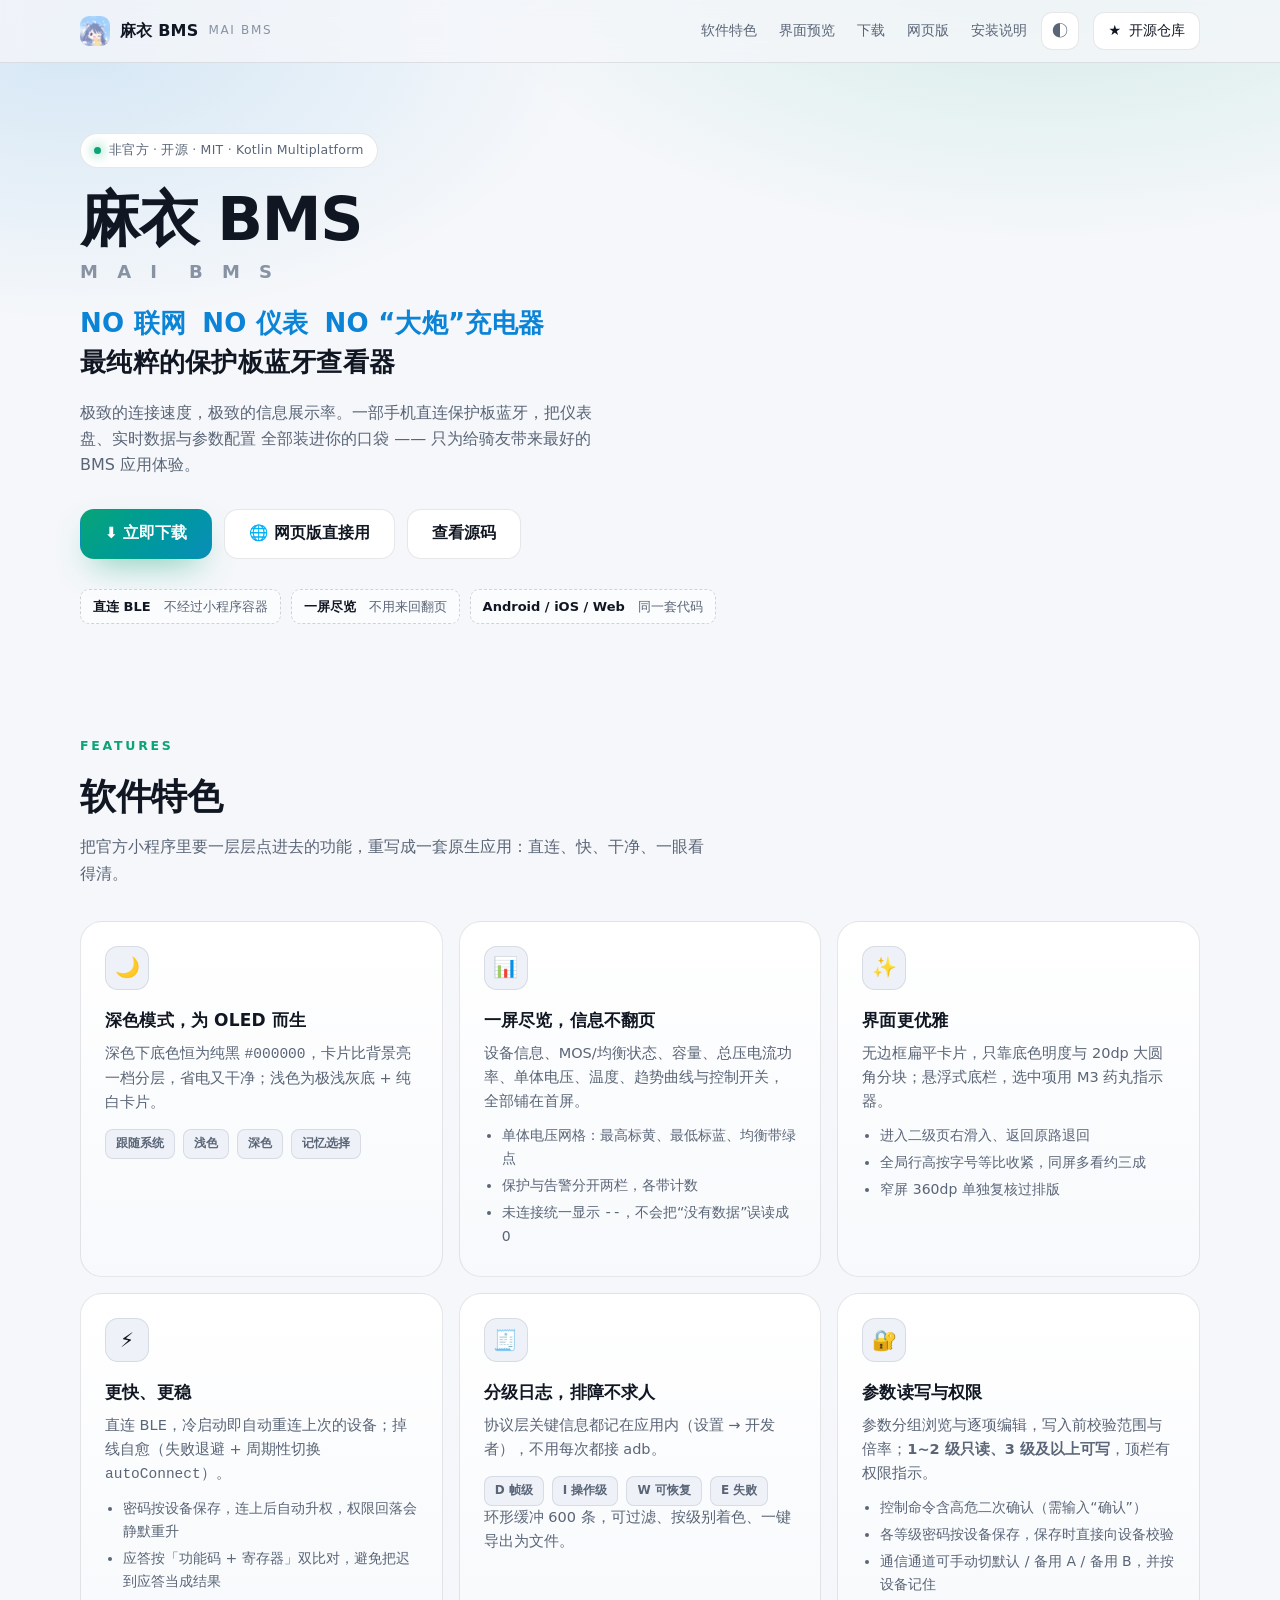
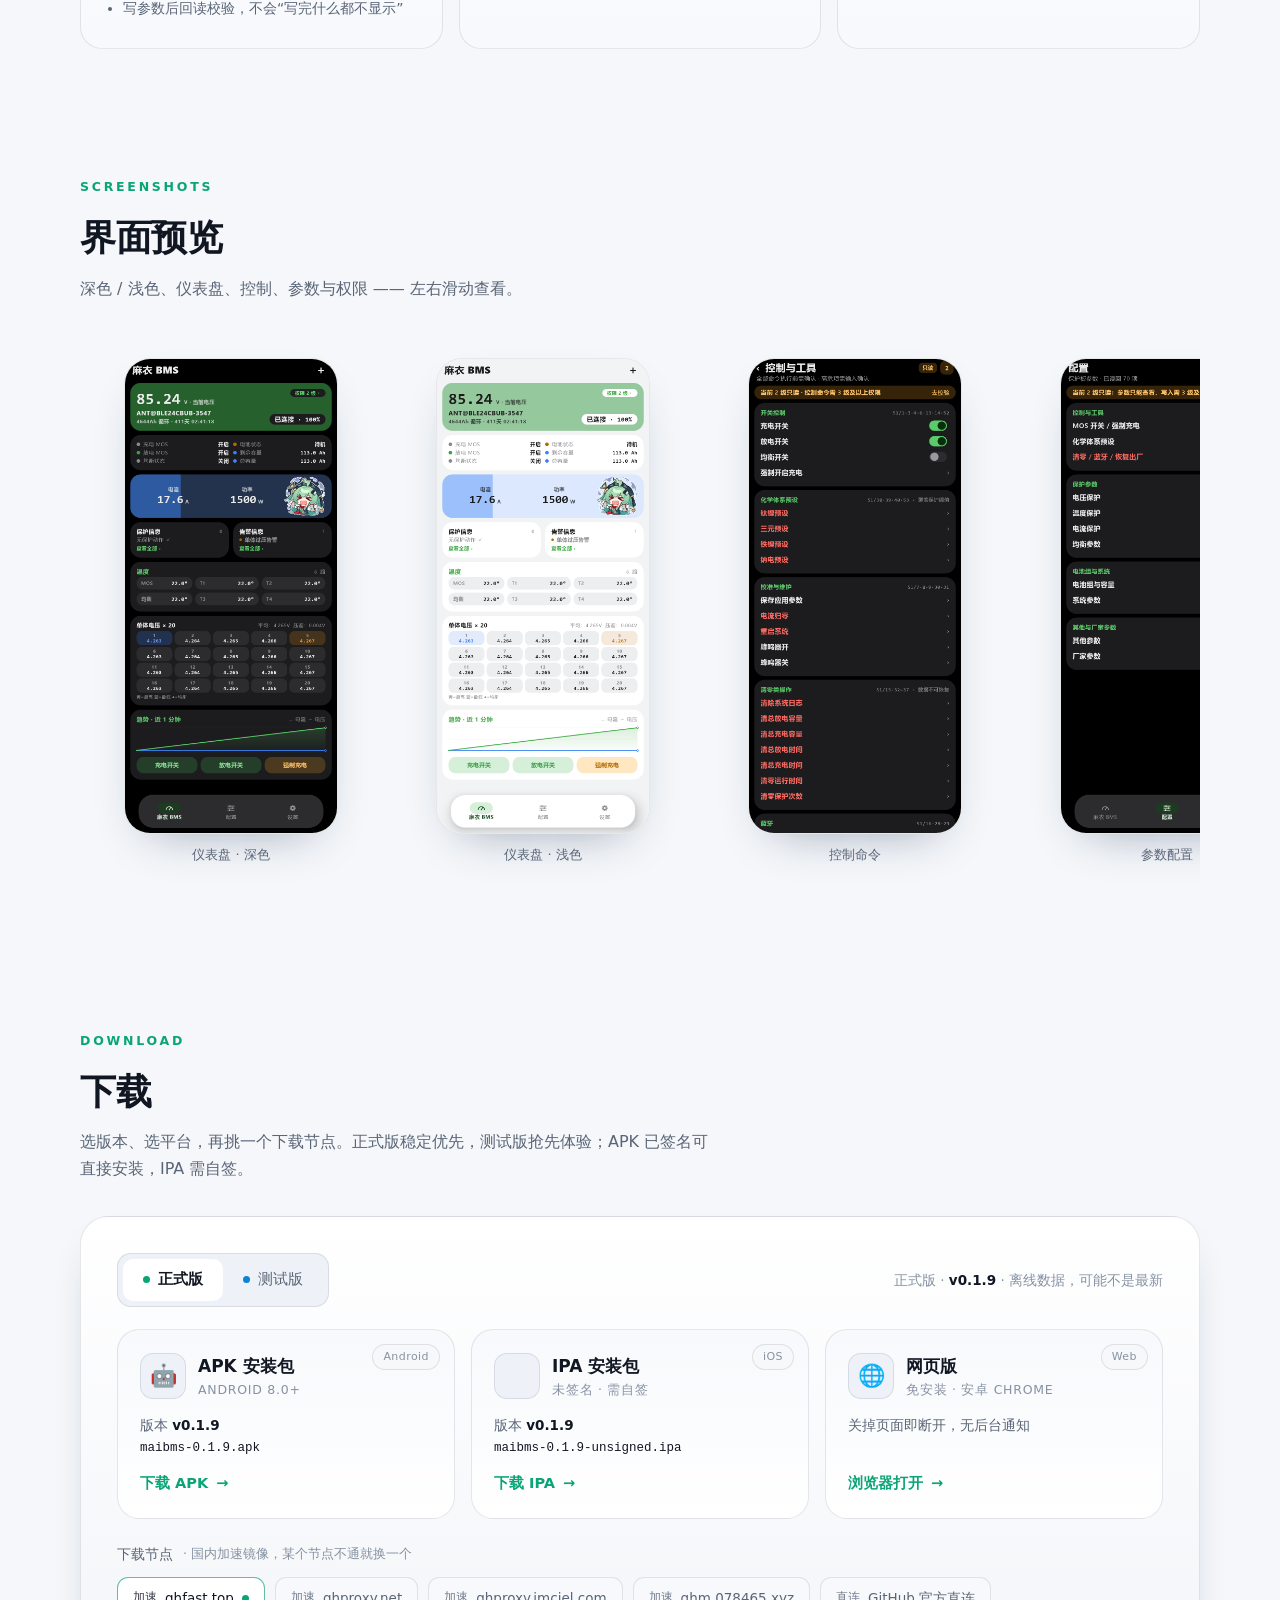
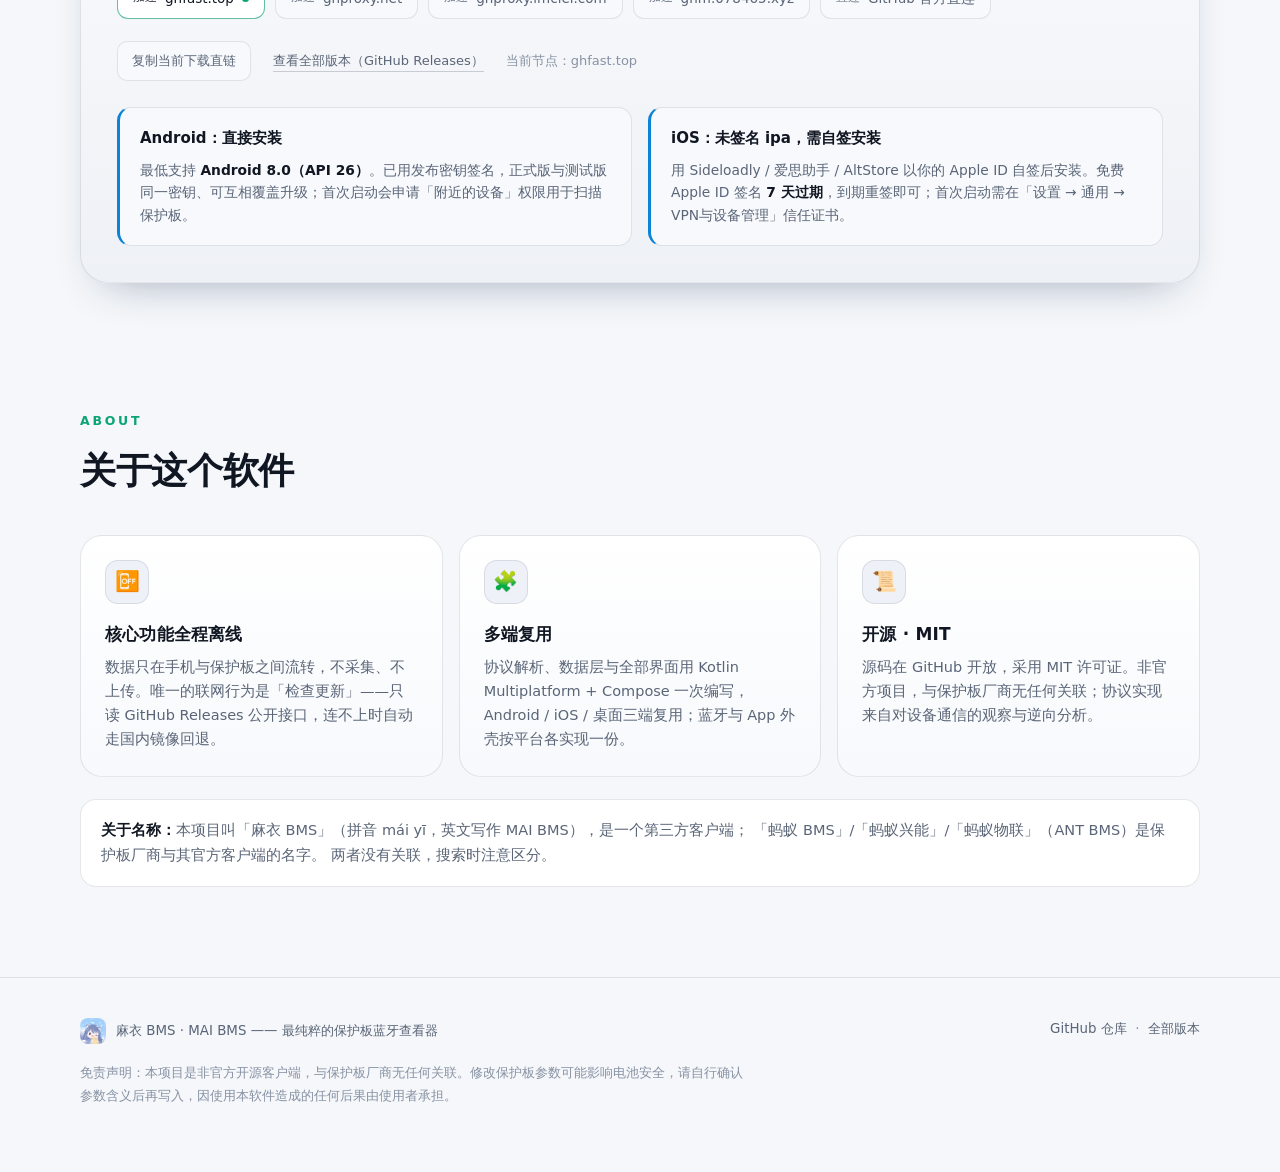
==== commit 850e295a: "feat(web): 网页端与主题系统（数据层 + 三套主题 + 切换页） 把 Kotlin 引擎编到 Kotlin/JS，只做数据层（BLE 通信 + 协议解析 + 状态）， 界面交给手写的主题页，" ====
--- a/docs/index.html
+++ b/docs/index.html
@@ -6,6 +6,7 @@
 <title>麻衣 BMS · MAI BMS — 最纯粹的保护板蓝牙查看器</title>
 <meta name="description" content="麻衣 BMS（MAI BMS）：蚂蚁 BMS 保护板的非官方蓝牙客户端。不联网、不加仪表、不要大炮充电器，一部手机直连保护板，极致的连接速度与信息展示率。支持 Android(APK) 与 iOS(IPA)。">
 <meta name="theme-color" content="#0a0c10">
+<meta name="msvalidate.01" content="CDC0C508B58C2086F3E8A27F4C1C1D50" />
 <link rel="canonical" href="https://lswlc33.github.io/maibms/">
 <meta property="og:title" content="麻衣 BMS · MAI BMS">
 <meta property="og:description" content="最纯粹的保护板蓝牙查看器。极致的连接速度，极致的信息展示率。">
@@ -212,7 +213,8 @@
   .dl-ver{color:var(--faint); font-size:13.5px}
   .dl-ver b{color:var(--text)}
 
-  .dl-grid{display:grid; grid-template-columns:1fr 1fr; gap:16px; margin-top:22px}
+  /* auto-fit：两张卡时是两列，加了网页版后自动排成三列，窄屏再退成单列 */
+  .dl-grid{display:grid; grid-template-columns:repeat(auto-fit,minmax(240px,1fr)); gap:16px; margin-top:22px}
   .dl-card{
     display:flex; flex-direction:column; gap:14px; text-decoration:none; color:inherit;
     border:1px solid var(--line); border-radius:var(--radius); padding:22px;
@@ -329,6 +331,7 @@
       <a href="#features">软件特色</a>
       <a href="#shots">界面预览</a>
       <a href="#download">下载</a>
+      <a href="web/">网页版</a>
       <a href="#notes">安装说明</a>
     </nav>
     <button class="icon-btn" id="themeBtn" title="切换深色 / 浅色" aria-label="切换主题">◐</button>
@@ -354,12 +357,13 @@
         </p>
         <div class="cta">
           <a class="btn btn-primary" href="#download">⬇ 立即下载</a>
+          <a class="btn btn-ghost" href="web/">🌐 网页版直接用</a>
           <a class="btn btn-ghost" href="https://github.com/lswlc33/maibms" target="_blank" rel="noopener">查看源码</a>
         </div>
         <div class="tri">
           <span><b>直连 BLE</b>　不经过小程序容器</span>
           <span><b>一屏尽览</b>　不用来回翻页</span>
-          <span><b>Android / iOS</b>　同一套代码</span>
+          <span><b>Android / iOS / Web</b>　同一套代码</span>
         </div>
       </div>
     </div>
@@ -494,6 +498,18 @@
             </div>
             <div class="meta" id="ipaMeta">…</div>
             <span class="go">下载 IPA <span class="arrow">→</span></span>
+          </a>
+
+          <!-- 网页版：不下载、不安装，安卓 Chrome 直接连保护板（Web Bluetooth）。
+               网页版在 web/ 子目录，多套主题（默认 / Material / Daisy）共用同一个数据层。 -->
+          <a class="dl-card" href="web/">
+            <span class="ribbon">Web</span>
+            <div class="os">
+              <div class="glyph">🌐</div>
+              <div><h3>网页版</h3><small>免安装 · 安卓 CHROME</small></div>
+            </div>
+            <div class="meta">关掉页面即断开，无后台通知</div>
+            <span class="go">浏览器打开 <span class="arrow">→</span></span>
           </a>
         </div>
 
